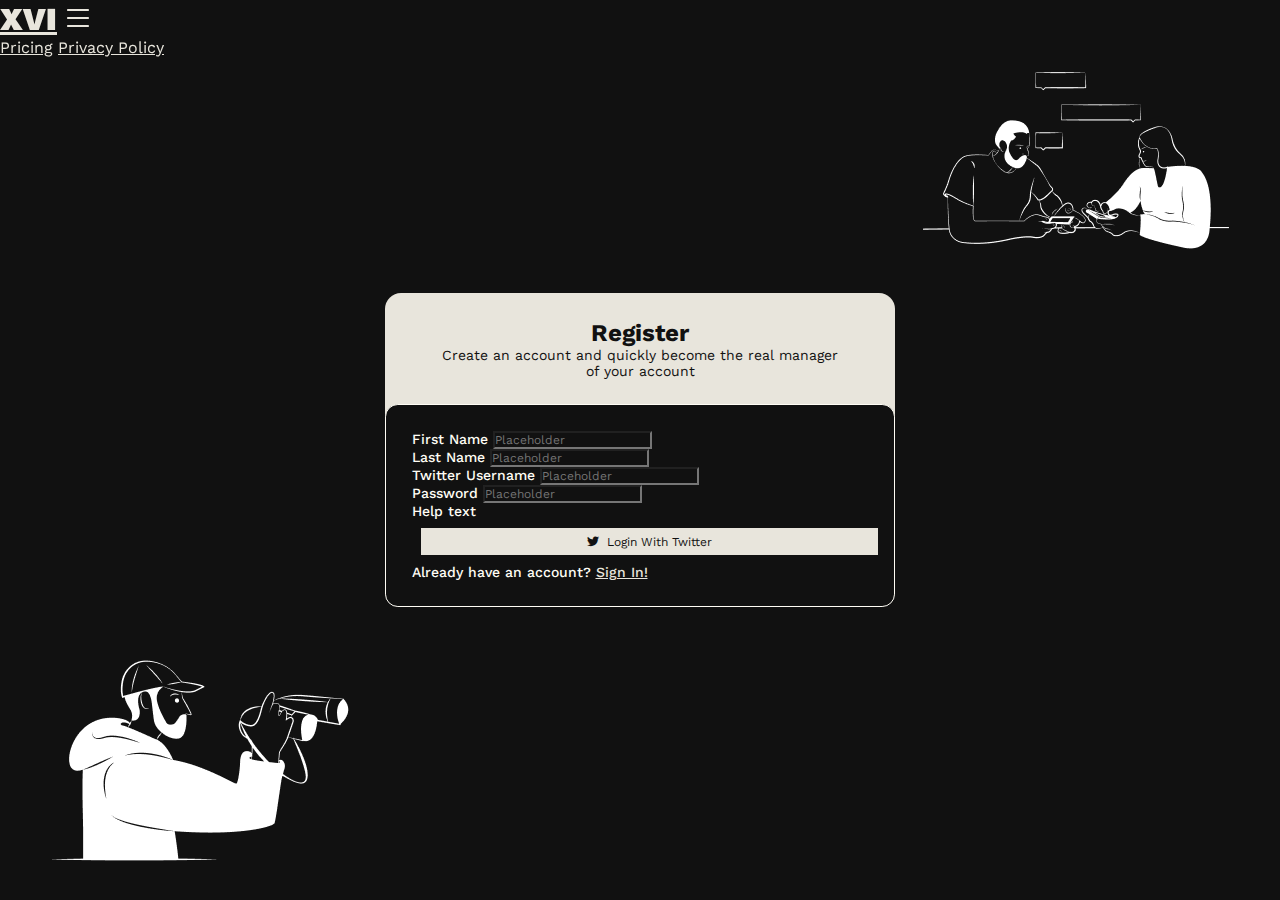
==== register.html @ d2f14e21 "authentication complete" ====
<!DOCTYPE html>
<html lang="en">

<head>
    <meta charset="UTF-8">
    <meta http-equiv="X-UA-Compatible" content="IE=edge">
    <meta name="viewport" content="width=device-width, initial-scale=1.0">
    <title>XVI - Authentication</title>
    <!-- CSS only -->
    <link href="https://cdn.jsdelivr.net/npm/bootstrap@5.2.3/dist/css/bootstrap.min.css" rel="stylesheet"
        integrity="sha384-rbsA2VBKQhggwzxH7pPCaAqO46MgnOM80zW1RWuH61DGLwZJEdK2Kadq2F9CUG65" crossorigin="anonymous">
    <link rel="stylesheet" href="./style.css">
</head>

<body>
    <!-- ----- navigation ----- -->
    <nav class="navbar navbar-expand-lg">
        <div class="container-fluid">
            <a class="navbar-brand" href="#">XVI</a>
            <a class="navbar-toggler" type="button" data-bs-toggle="collapse" data-bs-target="#navbarNavAltMarkup"
                aria-controls="navbarNavAltMarkup" aria-expanded="false" aria-label="Toggle navigation">
                <i class="bi bi-list"></i>
            </a>
            <div class="collapse navbar-collapse" id="navbarNavAltMarkup">
                <div class="mx-auto"></div>
                <div class="navbar-nav">
                    <a class="nav-link" href="#">Pricing</a>
                    <a class="nav-link" href="#">Privacy Policy</a>
                </div>
            </div>
        </div>
    </nav>

    <!-- ----- main section ----- -->
    <section class="main">
        <img class="img-03" src="./searching-2194247-0.png" alt="">
        <div class="form-box">
            <div class="form-head">
                <h1>Register</h1>
                <p>
                    Create an account and quickly become the real manager of your account
                </p>
            </div>
            <form>
                <div class="mb-3">
                    <label for="exampleInputEmail1" class="form-label">First Name</label>
                    <input type="name" class="form-control" id="exampleInputEmail1" aria-describedby="emailHelp"
                        placeholder="Placeholder">
                </div>
                <div class="mb-3">
                    <label for="exampleInputEmail1" class="form-label">Last Name</label>
                    <input type="name" class="form-control" id="exampleInputEmail1" aria-describedby="emailHelp"
                        placeholder="Placeholder">
                </div>
                <div class="mb-3">
                    <label for="exampleInputEmail1" class="form-label">Twitter Username</label>
                    <input type="email" class="form-control" id="exampleInputEmail1" aria-describedby="emailHelp"
                        placeholder="Placeholder">
                </div>
                <div class="mb-3">
                    <label for="exampleInputPassword1" class="form-label">Password</label>
                    <input type="password" class="form-control" id="exampleInputPassword1" placeholder="Placeholder">
                    <div id="emailHelp" class="form-text">Help text</div>
                </div>
                <p><button type="submit" class="btn btn-primary">
                        <i class="bi bi-twitter"></i>&nbsp;
                        login with twitter
                    </button></p>
                <div class="mb-3 form-check">
                    <div id="emailHelp" class="form-text text-center">
                        Already have an account?
                        <a href="./signin.html">Sign In!</a>
                    </div>
                </div>
            </form>
        </div>
        <img class="img-04" src="./people-discussing-about-online-payment-2194234-0.png" alt="">
    </section>


    <!-- JavaScript Bundle with Popper -->
    <script src="https://cdn.jsdelivr.net/npm/bootstrap@5.2.3/dist/js/bootstrap.bundle.min.js"
        integrity="sha384-kenU1KFdBIe4zVF0s0G1M5b4hcpxyD9F7jL+jjXkk+Q2h455rYXK/7HAuoJl+0I4"
        crossorigin="anonymous"></script>
</body>

</html>
---- style.css ----
/* ----- work sans font ----- */
@import url('https://fonts.googleapis.com/css2?family=Work+Sans:ital,wght@0,100;0,200;0,300;0,400;0,500;0,600;0,700;0,800;0,900;1,100;1,200;1,300;1,400;1,500;1,600;1,700;1,800;1,900&display=swap');

/* ----- bootstrap icon ----- */
@import url("https://cdn.jsdelivr.net/npm/bootstrap-icons@1.10.2/font/bootstrap-icons.css");

* {
    margin: 0;
    padding: 0;
    box-sizing: border-box;
    font-family: 'Work Sans', sans-serif;
}

body {
    width: 100%;
    overflow-x: hidden;
    background-color: #111111;
}

nav.navbar {
    top: 0;
    left: 0;
    width: 100%;
    position: fixed;
    z-index: 999999;
}

.navbar-toggler {
    border: 0px solid transparent !important;
    color: #E8E5DC;
    font-size: 2rem;
}

.navbar-brand,
.nav-link {
    color: #E8E5DC;
}

.navbar-brand {
    font-size: 2rem;
    font-weight: 900;
}

section.main {
    width: 100vw;
    overflow-x: hidden;
    height: 100vh !important;
    display: flex;
    flex-direction: row;
    align-items: center;
    justify-content: center;
    position: relative;
    padding: 5%;
}

.btn {
    margin: 2%;
    padding: 1% 2%;
    color: #FFFFFF;
    border: 2px solid transparent;
    text-decoration: none;
    text-transform: uppercase;
}

.btn:hover {
    color: #FFFFFF;
    border: 2px solid #FFFFFF;
}

.signin {
    background-color: #242424;
}

.register {
    background-color: #999999;
}

.form-box {
    border-radius: 1rem;
    background-color: #E8E5DC;
    color: #111111;
    text-align: center;
    -webkit-border-radius: 1rem;
    -moz-border-radius: 1rem;
    -ms-border-radius: 1rem;
    -o-border-radius: 1rem;
    z-index: 99;
}

.form-head {
    padding: 5% 10%;
}

.form-head h1 {
    font-size: 24px;
}

.form-head p {
    font-size: 14px;
}

form {
    font-weight: 500;
    font-size: 14px;
    padding: 5%;
    text-align: left;
    border-radius: 0.8rem;
    border: 1px solid #FFFDF5;
    background-color: #111111;
    color: #FFFDF5;
    -webkit-border-radius: 0.8rem;
    -moz-border-radius: 0.8rem;
    -ms-border-radius: 0.8rem;
    -o-border-radius: 0.8rem;
}

form input {
    font-size: 12px !important;
    background: transparent !important;
}

.form-box button {
    width: 100%;
    font-size: 12px !important;
    font-weight: 400 !important;
    text-transform: capitalize !important;
    color: #111111 !important;
    background-color: #E8E5DC !important;
}

.form-box a {
    color: #E8E5DC !important;
}

img {
    position: fixed;
}

img.img-01 {
    top: 0;
    left: 0;
}

img.img-02 {
    bottom: 0;
    right: 0;
}

img.img-03 {
    left: 0;
    bottom: 0 !important;
}

img.img-04 {
    top: 0;
    right: 0;
}

/* --------------------------------------------------------------------------------------------- */
@media (max-width: 780px) {
    nav.navbar {
        background-color: #111111 !important;
    }

    img {
        display: none !important;
    }
}
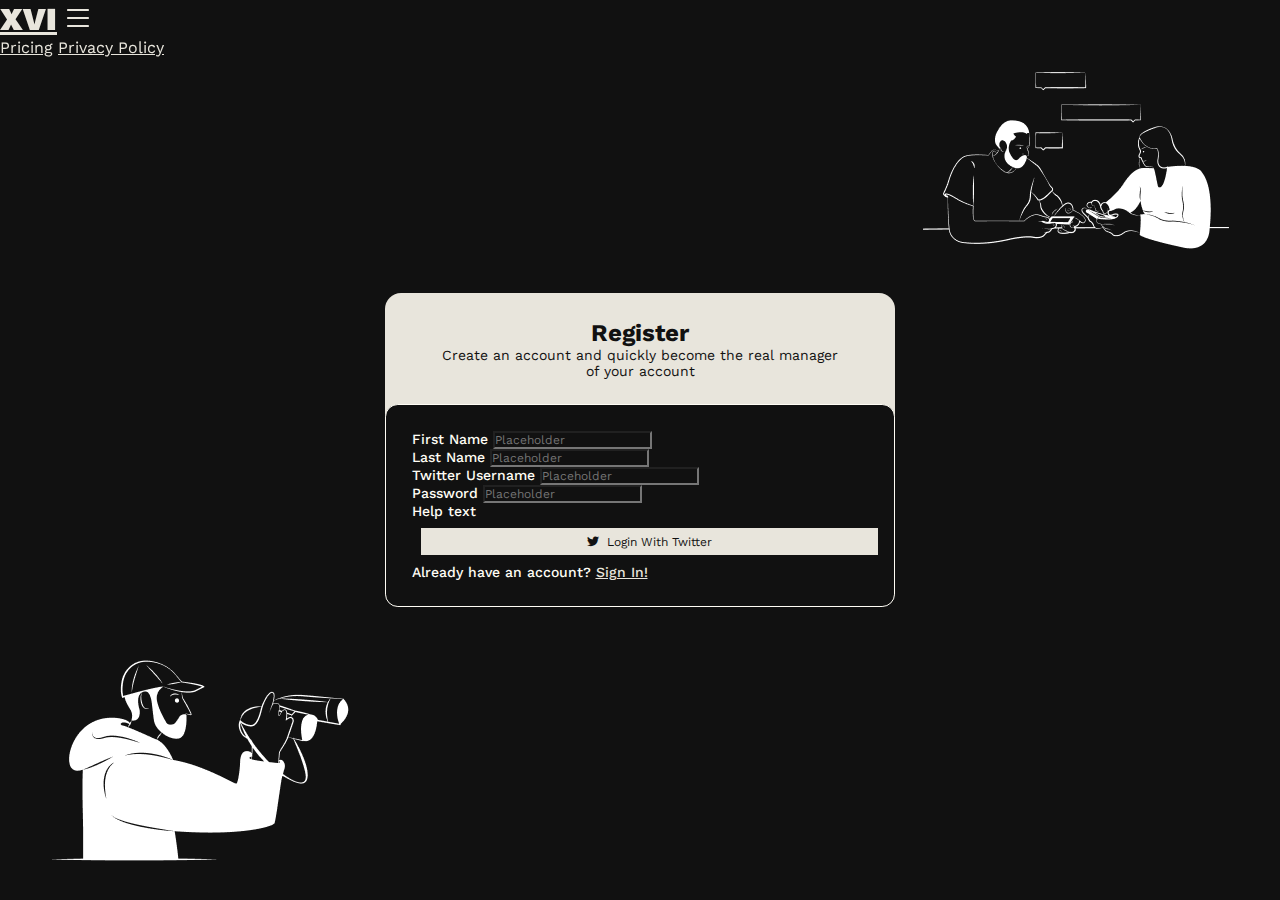
==== commit 95283a6d: "animation" ====
--- a/register.html
+++ b/register.html
@@ -33,7 +33,7 @@
 
     <!-- ----- main section ----- -->
     <section class="main">
-        <img class="img-03" src="./searching-2194247-0.png" alt="">
+        <img class="img-03 one" src="./searching-2194247-0.png" alt="">
         <div class="form-box">
             <div class="form-head">
                 <h1>Register</h1>
@@ -74,7 +74,7 @@
                 </div>
             </form>
         </div>
-        <img class="img-04" src="./people-discussing-about-online-payment-2194234-0.png" alt="">
+        <img class="img-04 two" src="./people-discussing-about-online-payment-2194234-0.png" alt="">
     </section>
 
 
--- a/style.css
+++ b/style.css
@@ -141,6 +141,68 @@
     left: 0;
 }
 
+img.one {
+    animation: one 5s ease-in-out infinite forwards;
+    -webkit-animation: one 5s ease-in-out infinite forwards;
+}
+
+@keyframes one {
+    0% {
+        transform: translate(0%, 0%);
+        -webkit-transform: translate(0%, 0%);
+        -moz-transform: translate(0%, 0%);
+        -ms-transform: translate(0%, 0%);
+        -o-transform: translate(0%, 0%);
+    }
+
+    50% {
+        transform: translate(3%, -3%);
+        -webkit-transform: translate(3%, -3%);
+        -moz-transform: translate(3%, -3%);
+        -ms-transform: translate(3%, -3%);
+        -o-transform: translate(3%, -3%);
+    }
+
+    100% {
+        transform: translate(0%, 0%);
+        -webkit-transform: translate(0%, 0%);
+        -moz-transform: translate(0%, 0%);
+        -ms-transform: translate(0%, 0%);
+        -o-transform: translate(0%, 0%);
+    }
+}
+
+img.two {
+    animation: two 5s ease-in-out infinite forwards;
+    -webkit-animation: two 5s ease-in-out infinite forwards;
+}
+
+@keyframes two {
+    0% {
+        transform: translate(0%, 0%);
+        -webkit-transform: translate(0%, 0%);
+        -moz-transform: translate(0%, 0%);
+        -ms-transform: translate(0%, 0%);
+        -o-transform: translate(0%, 0%);
+    }
+
+    50% {
+        transform: translate(-2%, 2%);
+        -webkit-transform: translate(-2%, 2%);
+        -moz-transform: translate(-2%, 2%);
+        -ms-transform: translate(-2%, 2%);
+        -o-transform: translate(-2%, 2%);
+    }
+
+    100% {
+        transform: translate(0%, 0%);
+        -webkit-transform: translate(0%, 0%);
+        -moz-transform: translate(0%, 0%);
+        -ms-transform: translate(0%, 0%);
+        -o-transform: translate(0%, 0%);
+    }
+}
+
 img.img-02 {
     bottom: 0;
     right: 0;
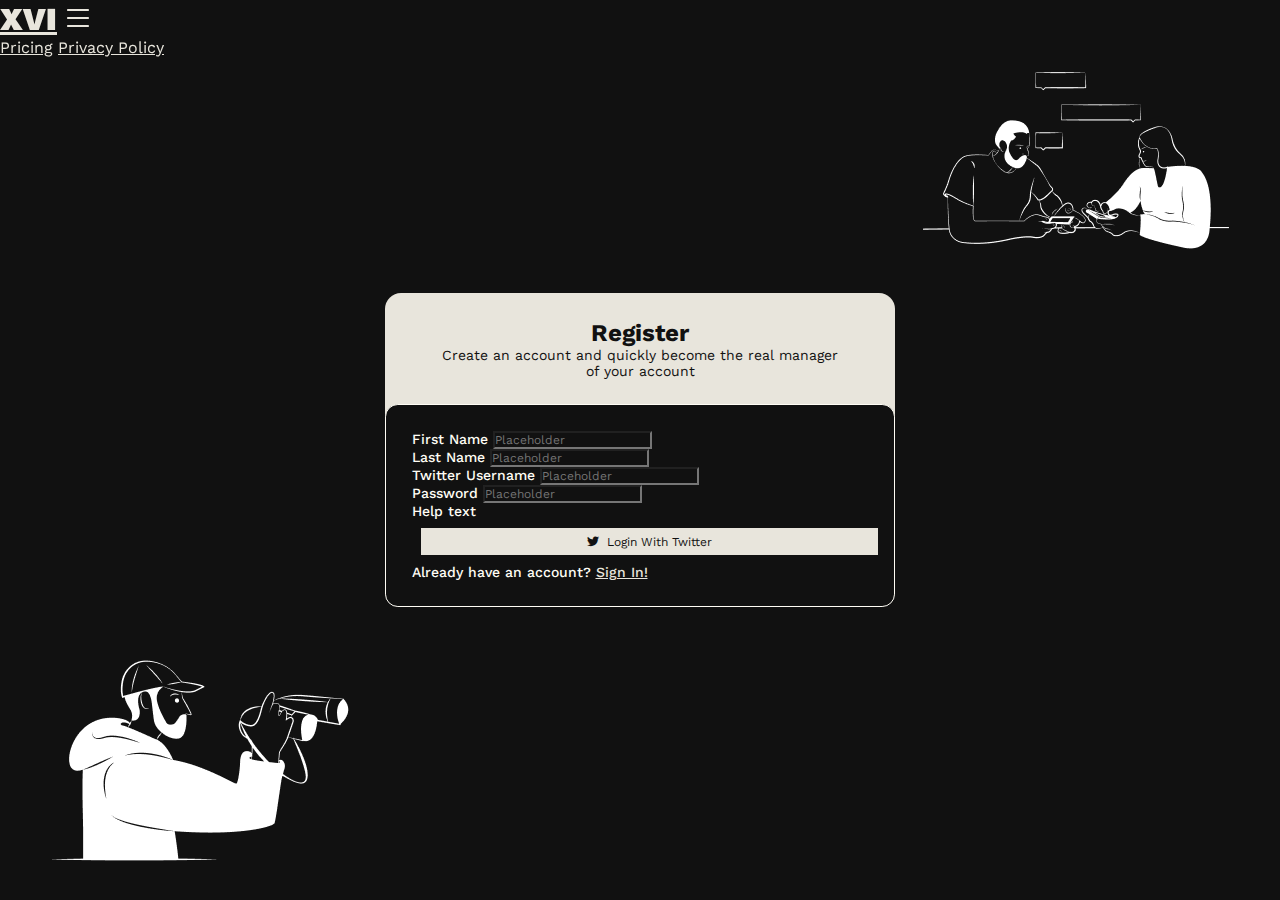
==== commit 0e201f81: "update1.1" ====
--- a/register.html
+++ b/register.html
@@ -16,7 +16,7 @@
     <!-- ----- navigation ----- -->
     <nav class="navbar navbar-expand-lg">
         <div class="container-fluid">
-            <a class="navbar-brand" href="#">XVI</a>
+            <a class="navbar-brand" href="./index.html">XVI</a>
             <a class="navbar-toggler" type="button" data-bs-toggle="collapse" data-bs-target="#navbarNavAltMarkup"
                 aria-controls="navbarNavAltMarkup" aria-expanded="false" aria-label="Toggle navigation">
                 <i class="bi bi-list"></i>
--- a/style.css
+++ b/style.css
@@ -173,8 +173,8 @@
 }
 
 img.two {
-    animation: two 5s ease-in-out infinite forwards;
-    -webkit-animation: two 5s ease-in-out infinite forwards;
+    animation: two 4.5s ease-in-out infinite forwards;
+    -webkit-animation: two 4.5s ease-in-out infinite forwards;
 }
 
 @keyframes two {
